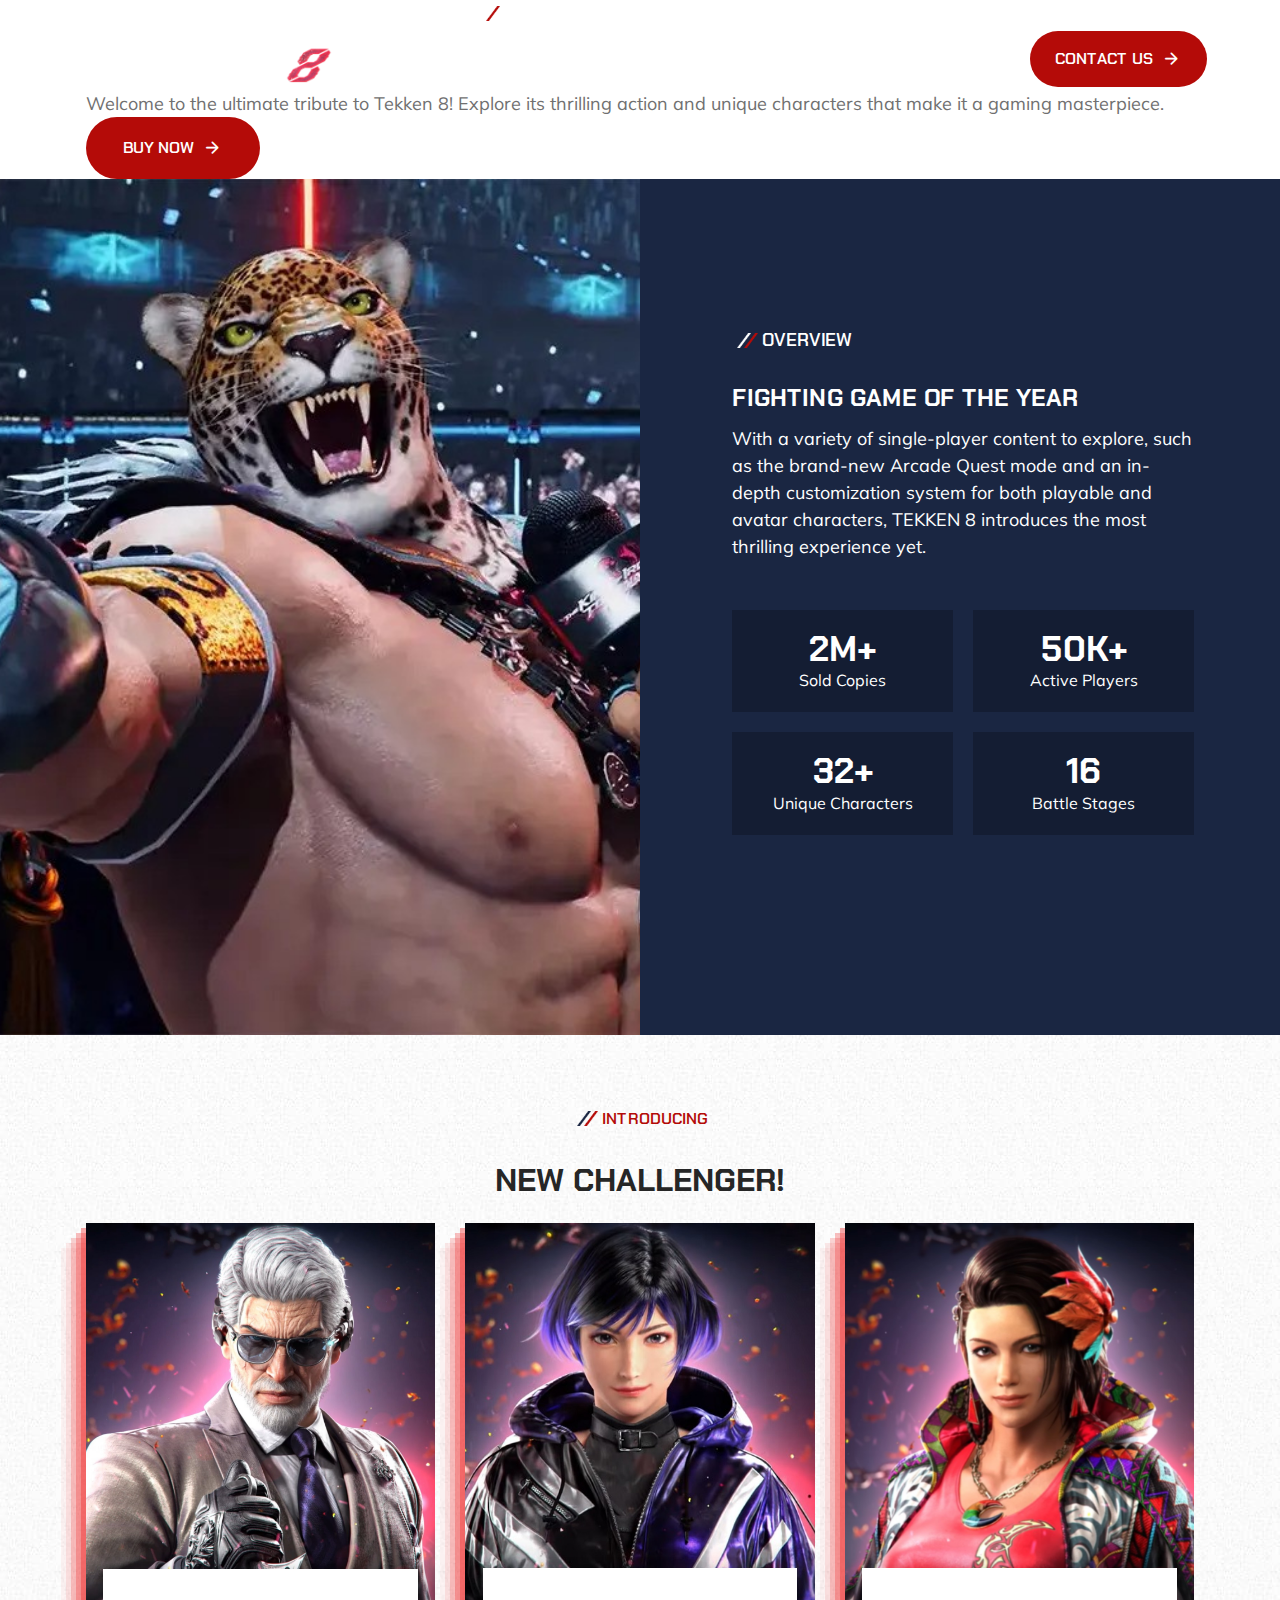
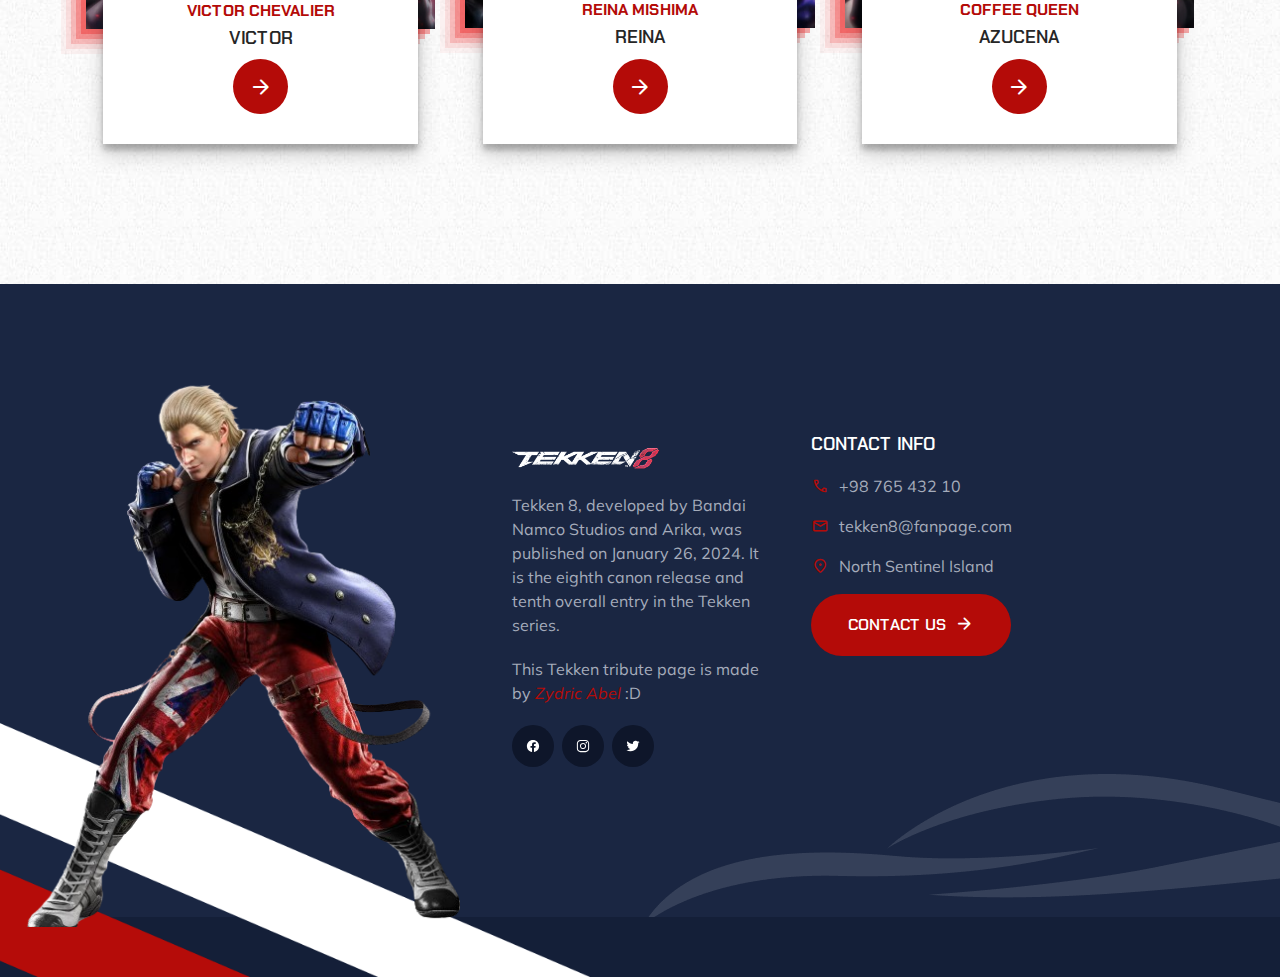
==== index.html @ 7ff722a9 "reverted back to index" ====
<!DOCTYPE html>
<html lang="en">

<head>
  <meta charset="UTF-8">
  <meta http-equiv="X-UA-Compatible" content="IE=edge">
  <meta name="viewport" content="width=device-width, initial-scale=1.0">
  <title>Tekken 8 - Zydric Abel</title>

  <!-- google font link -->
  <link rel="preconnect" href="https://fonts.googleapis.com">
  <link rel="preconnect" href="https://fonts.gstatic.com" crossorigin>
  <link href="https://fonts.googleapis.com/css2?family=Chakra+Petch:wght@400;600;700&family=Mulish&display=swap"rel="stylesheet">

  <!--- material icon link -->
  <link rel="stylesheet" href="https://fonts.googleapis.com/css2?family=Material+Symbols+Rounded:opsz,wght,FILL,GRAD@40,600,0,0" />

  <!--- css -->
  <link rel="stylesheet" href="style.css">

</head>

<body>

  <!--- HEADER -->

  <header class="header">
    <div class="container">
      <a href="index.html" class="logo">
        <img src="images/tekken-logo.png" id="logotekken">
      </a>
      <nav class="navbar">
        <ul class="navbar-list">
          <li>
            <a href="index.html" class="navbar-link">Home</a>
          </li>
          <li>
            <a href="content.html" class="navbar-link">What's New</a>
          </li>
        </ul>
      </nav>
      <a href="contact.html" class="btn">
        <span class="span">Contact Us</span>
        <span class="material-symbols-rounded">arrow_forward</span>
      </a>
    </div>
  </header>

  <main>
      <!--- HOME -->

      <section class="index has-bg-image" style="background-image: url('images/TEKKEN-index.jpg')">
        <div class="container">
          <div class="index-content">
            <p class="section-subtitle :dark">Get ready for the next battle!</p>
            <div class="navbar2-wrapper">
              <nav class="navbar2">
                <ul class="navbar-list2">
                  <li>
                    <a href="index.html" class="navbar-link">Home</a>
                  </li>
                  <li>
                    <a href="content.html" class="navbar-link">What's New</a>
                  </li>
                </ul>
              </nav>
            </div>

            <h1 class="h1 section-title">TEKKEN 8</h1>
            <p class="section-text">
              Welcome to the ultimate tribute to Tekken 8! Explore its thrilling action and unique characters that make it a gaming masterpiece.
            </p>
            <a href="https://en.bandainamcoent.eu/tekken/tekken-8/shop-now" target="_blank" class="btn">
              <span class="span">Buy Now</span>
              <span class="material-symbols-rounded">arrow_forward</span>
            </a>

          </div>
        </div>
      </section>

      <!--- OVERVIEW -->

      <section class="section overview">
        <div class="container">
          <div class="overview-banner">
          </div>
          <div class="overview-content">
            <p class="overview-subtitle section-subtitle :dark">Overview</p>
            <h2 class="h2 section-title">FIGHTING GAME OF THE YEAR</h2>
            <p class="section-text">
              With a variety of single-player content to explore, such as the brand-new Arcade Quest mode and an in-depth customization system for both playable and avatar characters, TEKKEN 8 introduces the most thrilling experience yet.
            </p>
            <ul class="overview-list">
              <li class="overview-item">
                <p>
                  <strong class="display-1 strong">2M+</strong> Sold Copies
                </p>
              </li>
              <li class="overview-item">
                <p>
                  <strong class="display-1 strong"> 50K+</strong> Active Players
                </p>
              </li>
              <li class="overview-item">
                <p>
                  <strong class="display-1 strong">32+</strong> Unique Characters
                </p>
              </li>
              <li class="overview-item">
                <p>
                  <strong class="display-1 strong">16</strong> Battle Stages
                </p>
              </li>
            </ul>
          </div>
        </div>
      </section>

      <!-- CHARACTERS -->

      <section class="section character"  style="background-image: url('images/content-bg.jpg')">
        <div class="container">
          <p class="section-subtitle :light" id="character-label">Introducing</p>
          <h2 class="h2 section-title">New Challenger!</h2>

          <ul class="has-scrollbar">

            <li class="scrollbar-item">
              <div class="character-card">
                <div class="card-banner img-holder" style="--width: 350; --height: 406;">
                  <img src="images/victor.jpg" 
                    class="img-cover">
                </div>
                <div class="card-content">
                  <p class="card-subtitle">Victor Chevalier</p>
                  <h3 class="h3 card-title">Victor</h3>
                  <a href="https://www.youtube.com/watch?v=cIDK50IaVpg" target="_blank" class="card-btn">
                    <span class="material-symbols-rounded">arrow_forward</span>
                  </a>
                </div>
              </div>
            </li>

            <li class="scrollbar-item">
              <div class="character-card">
                <div class="card-banner img-holder" style="--width: 350; --height: 406;">
                  <img src="images/reina.jpg" class="img-cover reina">
                </div>
                <div class="card-content">
                  <p class="card-subtitle">Reina Mishima</p>
                  <h3 class="h3 card-title">Reina</h3>
                  <a href="https://www.youtube.com/watch?v=PsCpewoF2E4" target="_blank" class="card-btn">
                    <span class="material-symbols-rounded">arrow_forward</span>
                  </a>
                </div>
              </div>
            </li>

            <li class="scrollbar-item">
              <div class="character-card">
                <div class="card-banner img-holder" style="--width: 350; --height: 406;">
                  <img src="images/azucena.png" class="img-cover">
                </div>
                <div class="card-content">
                  <p class="card-subtitle">Coffee Queen</p>
                  <h3 class="h3 card-title">Azucena</h3>
                  <a href="https://www.youtube.com/watch?v=iILoqJlCa2s" target="_blank" class="card-btn">
                    <span class="material-symbols-rounded">arrow_forward</span>
                  </a>
                </div>
              </div>
            </li>

          </ul>

        </div>
      </section>
  </main>

  <!--- FOOTER -->

  <footer class="footer">

    <div class="footer-top section">
      <div class="container footer-content">
        <div class="footer-brand">
          <a href="index.html" class="logo footer-logo">
            <img src="images/tekken-logo.png">
          </a>

          <p class="footer-text">
            Tekken 8, developed by Bandai Namco Studios and Arika, was published on January 26, 2024. It is the eighth canon release and tenth overall entry in the Tekken series.
          </p>

          <p class="footer-text">This Tekken tribute page is made by <span class="zydric"><em>Zydric Abel</em></span> :D</p>

          <ul class="social-list">
            <li>
              <a href="https://www.facebook.com/tekken/?brand_redir=1743073785910199" target="_blank" class="social-link">
                <img src="svg/facebook.svg" alt="facebook">
              </a>
            </li>

            <li>
              <a href="https://www.instagram.com/tekken/?hl=en" target="_blank" class="social-link">
                <img src="svg/instagram.svg" alt="instagram">
              </a>
            </li>

            <li>
              <a href="https://twitter.com/TEKKEN" target="_blank" class="social-link">
                <img src="svg/twitter.svg" alt="twitter">
              </a>
            </li>
          </ul>
        </div>

        <ul class="footer-list">
          <li>
            <p class="h3">Contact Info</p>
          </li>

          <li>
            <a href="tel:+9876543210" class="footer-link">
              <span class="material-symbols-rounded">call</span>

              <span class="span">+98 765 432 10</span>
            </a>
          </li>

          <li>
            <a href="mailto:info@autofix.com" class="footer-link">
              <span class="material-symbols-rounded">mail</span>

              <span class="span">tekken8@fanpage.com</span>
            </a>
          </li>

          <li>
            <p class="footer-link address">
              <span class="material-symbols-rounded">location_on</span>
              <span class="span">North Sentinel Island</span>
            </p>
          </li>

          <div class="footer-contact-btn">
            <a href="contact.html" class="btn">
              <span class="span">Contact Us</span>
              <span class="material-symbols-rounded">arrow_forward</span>
            </a>
          </div>

        </ul>
      </div>

      <img src="images/footer-shape-2.png" class="shape shape-2">

    </div>

    <div class="footer-bottom">
      <div class="container">
        <img src="images/footer-shape-1.png" class="shape shape-1">
        <img src="images/steve.png" class="shape steve">
      </div>
    </div>

  </footer>
</body>
</html>
---- style.css ----
*,
*::before,
*::after {
  margin: 0;
  padding: 0;
  box-sizing: border-box;
}

li { list-style: none; }

a,
img,
span,
button { display: block; }

a {
  color: inherit;
  text-decoration: none;
}

img { height: auto; }

button {
  background: none;
  border: none;
  font: inherit;
  cursor: pointer;
}

html {
  font-family: 'Mulish', sans-serif;
  font-size: 10px;
  scroll-behavior: smooth;
}

body {
  background-color: hsl(0, 0%, 100%);
  color: hsl(0, 0%, 44%);
  font-size: 1.6rem;
  line-height: 1.5;
}

/* ------------------------ */

.container { 
  padding-inline: 16px; 
}

.material-symbols-rounded {
  font-size: 1em;
  width: 1em;
  overflow: hidden;
}

.has-bg-image {
  background-repeat: no-repeat;
  background-size: cover;
  background-position: right;
}

.overview-subtitle {
  margin-top: -100px;
}

.content-subtitle {
  margin-top: 100px;
}

.section-subtitle {
  max-width: max-content;
  font-family: 'Chakra Petch', sans-serif;
  font-size: 1.4rem;
  font-weight: 600;
  text-transform: uppercase;
  margin-block-end: 30px;
  margin-inline: auto;
}

.section-subtitle::before {
  content: "";
  display: inline-block;
  height: 15px;
  width: 30px;
  margin-block-end: -2px;
  background-repeat: no-repeat;
  background-size: contain;
  background-position: center;
}

.section-subtitle.\:dark { 
  color:hsl(0, 0%, 100%); 
}

.section-subtitle.\:dark::before { 
  background-image: url('/images/text-bars-light.png');
}

.section-subtitle.\:light { 
  color: hsl(1, 91%, 37%);
}

.section-subtitle.\:light::before { 
  background-image: url('images/text-bars-dark.png'); 
}

.section-title { 
  text-align: center; 
}

.h1,
.h2,
.h3,
.display-1 {
  font-family: 'Chakra Petch', sans-serif;
  font-weight: 700;
  text-transform: uppercase;
}

.display-1 { font-size: 3.5rem; }

.h1 {
  color:  hsl(0, 0%, 100%);
  font-size: 3rem;
  line-height: 1.1;
  letter-spacing: 1px;
}

.h2,
.h3 {
  color: hsl(0, 0%, 15%);
  font-weight: 600;
  line-height: 1.2;
}

.h2 { font-size: 2.4rem; }

.h3 { font-size: 1.8rem; }

.btn {
  background-color: hsl(1, 91%, 37%);
  color:  hsl(0, 0%, 100%);
  max-width: max-content;
  font-family: 'Chakra Petch', sans-serif;
  font-weight: 600;
  text-transform: uppercase;
  display: flex;
  align-items: center;
  gap: 8px;
  padding: 12px 20px;
  border: 1px solid transparent;
  border-radius: 100px;
  transition: 0.25s ease;
}

.btn:is(:hover, :focus-visible) {
  transform: translateY(-5px);
  background-color: hsl(222, 50%, 11%);
  border-color:  hsl(0, 0%, 100%);
}

.section { 
  padding-block: 200px; 
}

.btn-link {
  font-family: 'Chakra Petch', sans-serif;
  text-transform: uppercase;
  color: hsl(1, 91%, 37%);
  font-weight: 700;
}

.img-holder {
  aspect-ratio: 350 / 406;
  background-color: hsl(0, 0%, 80%);
  overflow: hidden;
  box-shadow: rgba(240, 46, 46, 0.4) -5px 5px, rgba(240, 46, 46, 0.3)-10px 10px, rgba(240, 46, 46, 0.2) -15px 15px, rgba(240, 46, 46, 0.1) -20px 20px, rgba(240, 46, 46, 0.05) -25px 25px;
}

.img-cover {
  width: 100%;
  height: 100%;
  object-fit: cover;
}

.has-scrollbar {
  display: flex;
  align-items: center;
  gap: 30px;
  overflow-x: auto;
  scroll-snap-type: inline mandatory;
  padding-block-end: 20px;
}

.scrollbar-item {
  min-width: 100%;
  scroll-snap-align: start;
}

/* ---- HEADER ---- */

.content-header {
  background-color: hsl(0, 0%, 15%);
}

.header .btn { 
  display: none; 
}

.header {
  position: absolute;
  top: 0;
  left: 0;
  width: 100%;
  padding: 40px 15px;
  padding-inline-start: 40px;
  z-index: 4;
}

.header .container {
  display: flex;
  justify-content: space-between;
  align-items: center;
}

#logotekken {
  max-width: none;
  max-height: none; 
  width: 250px; 
  height: auto; 
}

.logo img { 
  width: 100px; 
  transform: translateX(4em);
}

.nav-toggle-icon {
  width: 30px;
  height: 2px;
  background-color:  hsl(0, 0%, 100%);
  transition: 0.25s ease;
}

.nav-toggle-icon:not(:last-child) { 
  margin-block-end: 7px; 
}

.nav-toggle-btn.active .icon-2 {
  opacity: 1;
  transform: translateX(-10px);
}

.nav-toggle-btn.active .icon-1 { 
  transform: rotate(45deg) translate(8px, 8px); 
}

.nav-toggle-btn.active .icon-3 { 
  transform: rotate(-45deg) translate(4px, -4px); 
}

.navbar {
  position: absolute;
  top: calc(100% + 30px); 
  right: 30px;
  background-color: hsl(1, 91%, 37%);
  min-width: max-content;
  width: 30%;
  transform: translateY(20px);
  opacity: 0;
  visibility: hidden;
  z-index: 2;
}

.navbar.active {
  transform: translateY(0);
  opacity: 1;
  visibility: visible;
  transition-duration: 0.5s;
}

.navbar-link {
  font-family: 'Chakra Petch', sans-serif;
  font-size: 1.4rem;
  text-transform: uppercase;
  color: hsl(0, 0%, 100%);
  padding: 10px 20px;
  transition: 0.25s ease;
}

.navbar-link:is(:hover, :focus-visible) {
  background-color:  hsl(0, 0%, 100%);
  color: hsl(1, 91%, 37%);
}


/* ---- HOME ---- */

.home {
  position: relative;
  padding-block-start: calc(60px + 70px);
  text-align: center;
  z-index: 1;
  overflow: hidden;
}

.home .container {
  display: grid;
  gap: 30px;
}

.home .section-subtitle { 
  text-transform: unset; 
}

.home .section-text {
  color: hsl(0, 0%, 100%);
  margin-block: 14px 18px;
}

.home .btn { 
  margin-inline: auto; 
}

.home-banner { 
  aspect-ratio: 350 / 406; 
}

.home-banner img {
  position: absolute;
  bottom: 0;
  right: 0;
  width: 90%;
  z-index: -1;
}


/* ---- CONTENT ---- */

.content-banner { 
  display: none; 
}

.content { 
  margin-top: -8em;
  text-align: center;
  margin-bottom: -3em; 
}

.content-list {
  gap: 0;
  margin-block-end: 40px;
}

.content-card .card-icon {
  max-width: max-content;
  margin-inline: auto;
  margin-block-end: 24px;
}

.content-card .card-text {
  line-height: 1.2;
  margin-block: 8px;
}

.content .btn { 
  margin-inline: auto; 
}

/* ---- OVERVIEW ---- */


.overview {
  background-color: hsl(222, 44%, 18%);
  color:  hsl(0, 0%, 100%);
  text-align: center;
}

.overview .container {
  display: grid;
  gap: 5em;
}

.overview .section-title { 
  color: hsl(0, 0%, 100%); 
}

.overview .section-text:nth-child(3) { 
  margin-block: 12px 8px; 
}

.overview-list {
  display: grid;
  gap: 25px;
  margin-block-start: 50px;
}

.overview-item {
  background-color: hsl(222, 44%, 14%);
  padding: 40px 20px;
  transition: 0.25s ease;
}

.overview-item:hover {
  background-color: hsl(1, 91%, 37%);
  transform: translateY(-8px);
}

.overview-item .strong {
  display: block;
  line-height: 1.1;
}

/* ---- CHARACTERS ---- */

.character .container { 
  margin-top: -8em;
  margin-bottom: -5em;
}

.character .section-subtitle {
  font-size: 1em;
}

.character .h2 {
  font-size: 2em;
}

.character .section-title { 
  margin-block-end: 24px; 
}

.character-card { 
  position: relative; 
}

.character-card .card-content {
  background-color: hsl(0, 0%, 100%);
  max-width: 90%;
  padding: 30px 10px;
  margin-block-start: -60px;
  margin-inline: auto;
  position: relative;
  text-align: center;
  box-shadow: 0px 0px 100px 0px hsl(216, 9%, 90%);
  box-shadow: rgba(0, 0, 0, 0.19) 0px 10px 20px, rgba(0, 0, 0, 0.23) 0px 6px 6px;
}

.character-card .card-subtitle {
  font-family: 'Chakra Petch', sans-serif;
  text-transform: uppercase;
  color: hsl(1, 91%, 37%);
  font-weight: 700;
  margin-block-end: 5px;
}

.character-card .card-title { 
  margin-block-end: 10px; 
}

.character-card .card-btn {
  background-color: hsl(1, 91%, 37%);
  color:  hsl(0, 0%, 100%);
  font-size: 2rem;
  margin-inline: auto;
  width: 38px;
  height: 38px;
  display: grid;
  place-items: center;
  border-radius: 50%;
}

.character-card .card-btn:hover {
    transform: translateY(-5px);
    background-color: hsl(222, 50%, 11%);
    border-color:  hsl(0, 0%, 100%);
    transition: 0.25s ease;
}


/* ---- FOOTER ---- */

.footer-contact-btn {
  margin-top: 1em;
}

.footer-logo img{
  transform: translateX(-0.1em);
  width: 150px;
}

.footer { 
  color: hsl(222, 14%, 69%); 
}

.footer .shape { 
  display: none; 
}

.footer-top { 
  background-color: hsl(222, 44%, 18%);
}

.footer-top .container {
  display: grid;
  gap: 40px;
}

.footer-text { 
  margin-block: 18px 20px; 
}

.social-list {
  display: flex;
  gap: 8px;
}

.social-link {
  background-color: hsl(222, 50%, 11%);
  padding: 14px;
  border-radius: 50%;
  transition: 0.25s ease;
}

.social-link:is(:hover, :focus-visible) {
  background-color: hsl(1, 91%, 37%);
  transform: translateY(-5px);
}

.footer .h3 {
  color:  hsl(0, 0%, 100%);
  margin-block-end: 18px;
}

.footer-list .p {
  color:  hsl(0, 0%, 100%);
  font-weight: 400;
  margin-block-end: 7px;
}

.footer-list li:not(:first-child) { 
  margin-block-start: 16px; 
}

.footer-link {
  display: flex;
  align-items: center;
  gap: 10px;
}

.footer-link:is(:hover, :focus-visible) { 
  color: hsl(1, 91%, 37%); 
}

.footer-link .material-symbols-rounded {
  flex-shrink: 0;
  font-size: 1.8rem;
  color: hsl(1, 91%, 37%);
}

.footer-bottom {
  background-color: hsl(222, 47%, 15%);
  padding-block: 20px;
}

.footer .zydric {
  display: inline;
  color: hsl(1, 91%, 37%);
}

/* ---- RESPONSIVE ---- */


@media (min-width: 575px) {

  .container {
    max-width: 540px;
    width: 100%;
    margin-inline: auto;
  }

  .section-subtitle { 
    font-size: 1.6rem; 
  }

  .h2 {
    font-weight: 700; 
  }

  .logo img {
    transform: translateX(7em);
  }

  /* ---- HOME ---- */

  .home .container { 
    max-width: unset; 
  }

  .home-content {
    max-width: 520px;
    margin-inline: auto;
  }

  .home .section-text { 
    font-size: 1.8rem; 
  }

  /* ---- CONTENT ---- */

  .content .section-title { 
    margin-block-end: 30px; 
  }

  .content-list {
    display: grid;
    grid-template-columns: 1fr 1fr;
    gap: 30px;
    margin-block-end: 30px;
  }

  /* ---- OVERVIEW ---- */

  .overview-list {
    grid-template-columns: 1fr 1fr;
    gap: 20px;
  }

  .overview-item { 
    padding-block: 20px; 
  }

  /* ---- CHARACTERS ---- */

  .scrollbar-item { 
    min-width: calc(50% - 15px); 
  }

  /* ---- FOOTER ---- */

  .footer-logo img{
    transform: translateX(-0.2em);
    width: 150px;
  }

  .footer-top {
    position: relative;
    overflow: hidden;
  }

  .footer-top .container { 
    grid-template-columns: 1fr 1fr; 
  }

  .footer .shape-2 {
    display: block;
    position: absolute;
    bottom: -30px;
    right: 0;
  }

}

@media (min-width: 768px) {

  .container,
  .home-content { 
    max-width: 720px; 
  }

  .btn { 
    padding: 16px 32px; 
  }

  .section-subtitle { 
    font-size: 1.8rem; 
  }

  .section-title:not(.h1) {
    max-width: 500px;
    margin-inline: auto;
  }

  .logo img {
    transform: translateX(13em);
  }

  /* ---- HOME ---- */

  .home { 
    padding-block: 120px; 
  }

  .home .section-text { 
    margin-block-end: 30px; 
  }

  /* ---- CONTENT ---- */

  .content-banner {
    display: block;
    position: relative;
  }

  .content-list { 
    grid-template-columns: repeat(3, 1fr); 
  }

  .content-banner img {
    position: absolute;
    top: 0;
    left: -25%;
    margin-block-start: 15%;
    width: 150%;
    transform-origin: top;
  }

  /* ---- OVERVIEW ---- */

  .overview-banner { 
    max-width: max-content; 
  }

  .overview-banner,
  .overview .section-text { 
    margin-inline: auto; 
  }

  .overview .section-text { 
    max-width: 520px; 
  }

  .footer-logo img{
    transform: translateX(-0.1em);
    width: 150px;
  }

  .footer-top .container { 
    grid-template-columns: 1fr 0.9fr 0.9fr; 
  }

}

@media (max-width: 991px ) {
  .navbar2 {
    position: absolute;
    top: calc(100% + 30px);
    right: 30px;
    background-color: hsl(1, 91%, 37%);
    min-width: max-content;
    width: 30%;
    transform: translateY(20px);
    opacity: 0;
    visibility: hidden;
    z-index: 2;
  }
  
  .navbar2.active {
    transform: translateY(0);
    opacity: 1;
    visibility: visible;
    transition-duration: 0.5s;
  }
  
  .navbar-link2 {
    font-family: 'Chakra Petch', sans-serif;
    font-size: 1.4rem;
    text-transform: uppercase;
    color:  hsl(0, 0%, 100%);
    padding: 10px 20px;
    transition: 0.25s ease;
  }
  
  .navbar-link2:is(:hover, :focus-visible) {
    background-color:  hsl(0, 0%, 100%);
    color: hsl(1, 91%, 37%);
  }
  
  .navbar2-wrapper {
    display: flex;
    justify-content: center;
    transform: translateY(-1em);
  }

  .header .container {
    display: block;
  }
  .navbar-list2 {
    display: flex;
  }
  .navbar2 {
    position: relative; 
    top: 0;
    left: 0;
    width: 0;
    transform: translateY(0);
    opacity: 1;
    visibility: visible;
  }

}

@media (min-width: 992px) {

  .container { 
    max-width: 960px; 
  }

  .section-text,
  .card-text { 
    font-size: 1.8rem; 
  }

  /* ---- HEADER ---- */

  .navbar2 {
    display: none;
  }

  .nav-toggle-btn { 
    display: none; 
  }

  .header .container { 
    gap: 30px; 
  }

  .navbar,
  .navbar.active {
    all: unset;
    display: block;
    margin-inline-start: auto;
  }

  .navbar-list { 
    display: flex; 
  }

  .navbar-link {
    position: relative;
    font-size: unset;
  }

  .navbar-link:is(:hover, :focus-visible) {
    background: none;
    color:  hsl(0, 0%, 100%);
  }

  .navbar-link::after {
    content: url("images/nav-select.png");
    position: absolute;
    bottom: -8px;
    left: 50%;
    transform: translateX(-50%);
    opacity: 0;
  }

  .navbar-link:is(:hover, :focus-visible)::after { 
    opacity: 1; 
  }

  .header .btn {
    display: flex;
    padding: 12px 24px;
    font-size: 1.4rem;
  }

  .logo img {
    transform: translateX(-1em);
  }

  /* ---- HOME ---- */

  .home {
    text-align: left;
    padding-block-end: 80px;
  }

  .home .container {
    max-width: 960px;
    grid-template-columns: 1fr 1fr;
  }

  .home :is(.section-subtitle, .btn) { 
    margin-inline: 0; 
  }

  .home .section-title { 
    text-align: left; 
  }

  .home-banner img { 
    width: 55%; 
  }

  /* ---- CONTENT ---- */

  .content-card .card-text {
    padding-inline: 25px;
    line-height: 1.45;
    margin-block-end: 15px;
  }

  .content-list li:nth-child(-2n+3) { 
    margin-block-start: 90px; 
  }

  .content-list li:nth-child(4) { 
    margin-inline-end: 60px; 
  }

  .content-list li:nth-child(6) { 
    margin-inline-start: 60px; 
  }

  .content-banner img {
    left: -55%;
    margin-block-start: -30%;
    width: 210%;
  }

  /* ---- OVERVIEW ---- */

   .overview-content {
    margin-top: 3em;
  }

  .overview {
    position: relative;
    z-index: 1;
  }

  .overview,
  .overview .section-title { 
    text-align: left; 
  }

  .overview .container {
    grid-template-columns: 1fr 0.75fr;
    gap: 30px;
  }

  .overview .section-subtitle { 
    margin-inline: 0; 
  }

  .overview-banner,
  .overview-banner { 
    margin-inline: auto 0; 
  }

  .overview-banner { 
    width: 40%; 
  }

  .overview-item { 
    text-align: center; 
  }

  .overview::before {
    content: "";
    position: absolute;
    top: 0;
    left: 0;
    width: 50%;
    height: 100%;
    background-image: url('images/king.jpg');
    background-repeat: no-repeat;
    background-size: cover;
    background-position: 50%;
    z-index: -1;
  }

  /* ---- CHHARACTERS ---- */

  .has-scrollbar { overflow-x: visible; }

  .scrollbar-item { min-width: calc(33.33% - 20px); }

  /* ---- FOOTER ---- */

  .footer-logo img{
    transform: translateX(-0.1em);
    width: 150px;
  }
}

@media (min-width: 1200px) {


  .container,
  .home .container { 
    max-width: 1140px; 
  }

  .btn { 
    padding: 18px 36px; 
  }

  .btn .material-symbols-rounded { 
    font-size: 1.3em; 
  }

  /* ---- HEADER ---- */

  .header { 
    padding-block: 25px; 
  }

  .logo img { 
    width: 128px; 
    transform: translateX(-1em);
  }

  .header .btn {
    font-size: unset;
    padding-block: 15px;
  }

  /* ---- HOME ---- */

  .home { 
    padding-block: 250px 180px; 
  }

  .home .container { 
    grid-template-columns: 1fr 0.9fr; 
  }

  .home .section-text {
    font-size: 2rem;
    padding-inline-end: 120px;
  }

  .home-banner img { 
    width: 70%; 
  }


  /* ---- CONTENT ---- */


  .content .section-title { 
    max-width: 700px; 
  }

  .content-list { 
    margin-block-end: 70px; 
  }

  .content-list li:nth-child(2) .card-text {
    padding-inline: 50px;
  }

  .content-list li:nth-child(-2n+3) {
    margin-block-start: 110px;
  }

  .content-list li:is(:nth-child(1), :nth-child(6)) {
    margin-inline-start: 75px;
  }

  .content-list li:is(:nth-child(3), :nth-child(4)) {
    margin-inline-end: 75px;
  }

  .content-banner img {
    width: max-content;
    left: -70%;
    top: -15%;
  }

  /* ---- CHARACTER ---- */

  .character-card .card-btn {
    font-size: 2.4rem;
    width: 55px;
    height: 55px;
  }

  .overview-content {
    margin-top: 3em;
  }

  .overview::before {
    position: absolute;
    top: 0;
    left: 0;
    width: 50%;
  }

  /* ---- FOOTER ---- */

  .footer-content {
    margin-left: 12em;
  }
  
  .footer-logo img{
    transform: translateX(-0.1em);
    width: 150px;
  }

  .footer-top { 
    padding-block: 150px; 
  }

  .footer-top .container { 
    padding-inline-start: 25%; 
  }

  .footer-bottom {
    position: relative;
    padding-block: 30px;
    z-index: 1;
  }

  .footer :is(.steve, .shape-1) {
    display: block;
    position: absolute;
    bottom: 0;
    width: 50%;
    pointer-events: none;
    z-index: -1;
  }

  .footer .steve { 
    left: 10px; 
    bottom: 50px;
    max-width: none;
    max-height: none; 
    width: 450px; 
    height: auto; 
  }

  .footer .shape-1 { 
    left: -50px; 
  }

}

@media (min-width: 1400px) {

  :is(.header, .home) .container { 
    max-width: 1280px; 
  }

  .section-subtitle::before {
    height: 20px;
    margin-inline-end: 5px;
  }

  /* ---- HEADER ---- */

  .header .btn { 
    padding: 18px 36px; 
  }

  /* ---- HOME ---- */

  .home { 
    padding-block: 280px; 
  }

  .home .section-text { 
    padding-inline-end: 90px; 
  }

  .home-banner img { 
    width: 75%; 
  }

  /* ---- OVERVIEW ---- */

  .overview::before { 
    width: 55%; 
  }

  .overview-banner .w-100 { 
    width: 50%; 
  }

  /* ---- FOOTER ---- */
  
  .footer-top .container { 
    padding-inline-start: 20%; 
  }

}
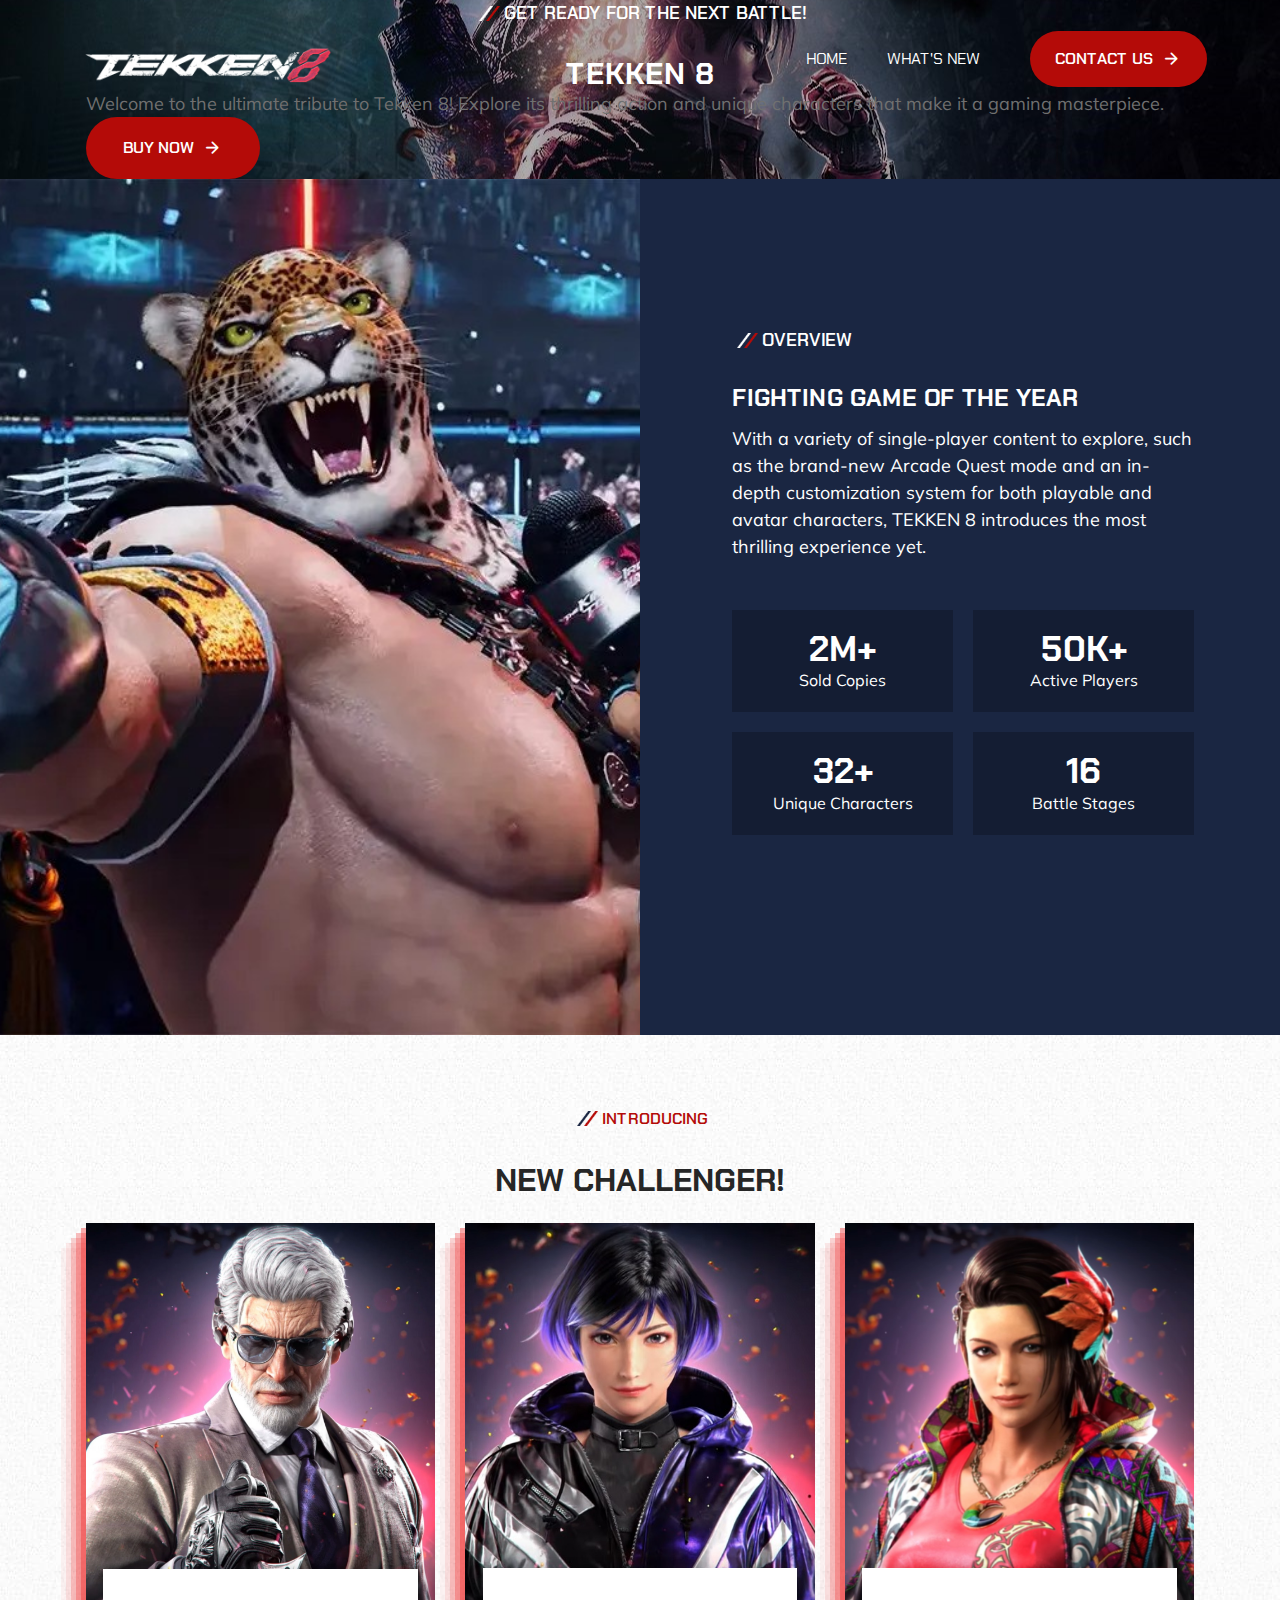
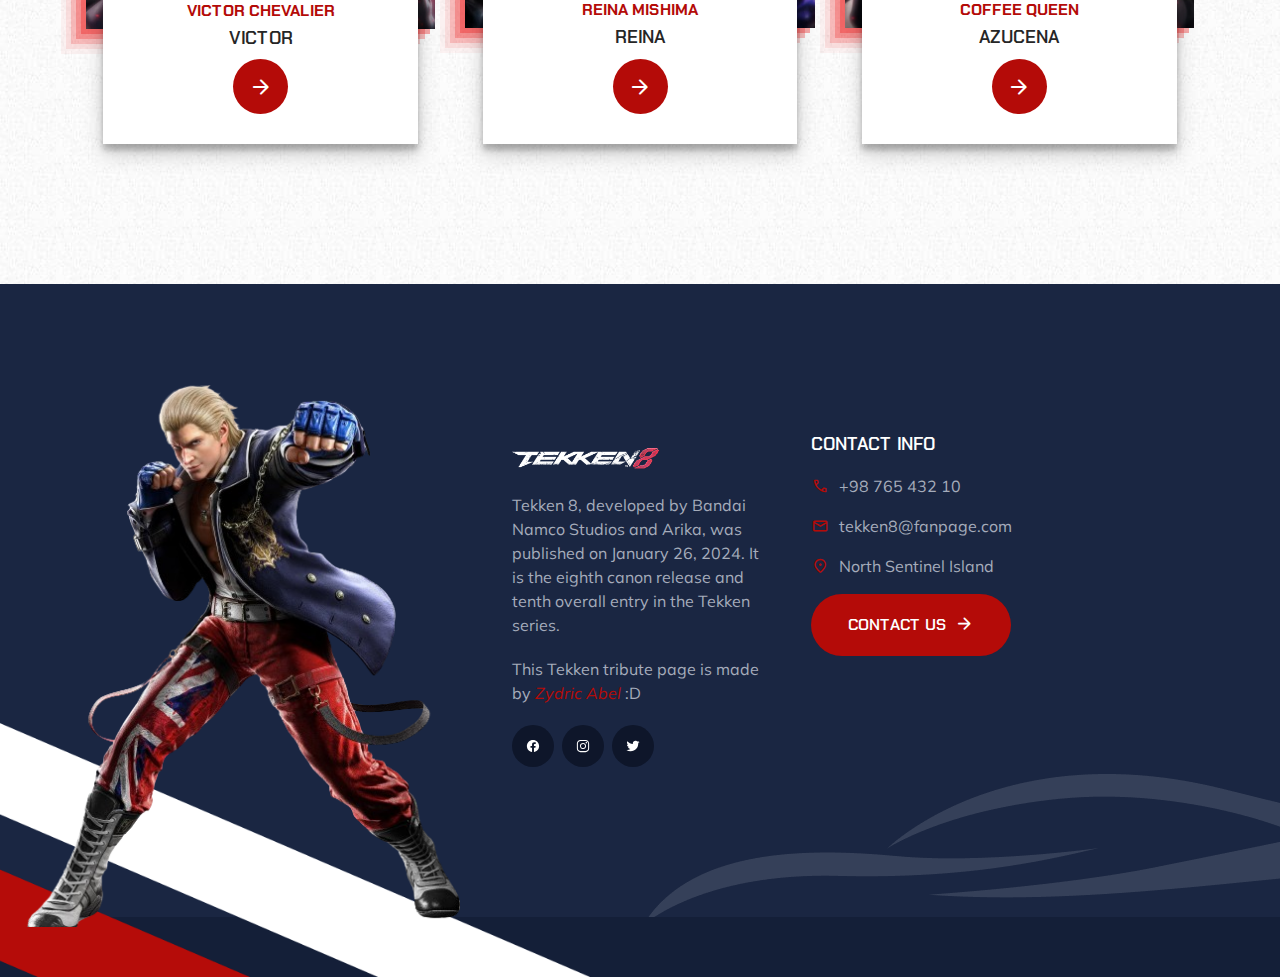
==== commit 39b9c8f4: "updated bg image" ====
--- a/index.html
+++ b/index.html
@@ -49,7 +49,7 @@
   <main>
       <!--- HOME -->
 
-      <section class="index has-bg-image" style="background-image: url('images/TEKKEN-index.jpg')">
+      <section class="index has-bg-image" style="background-image: url('images/TEKKEN-home.jpg')">
         <div class="container">
           <div class="index-content">
             <p class="section-subtitle :dark">Get ready for the next battle!</p>
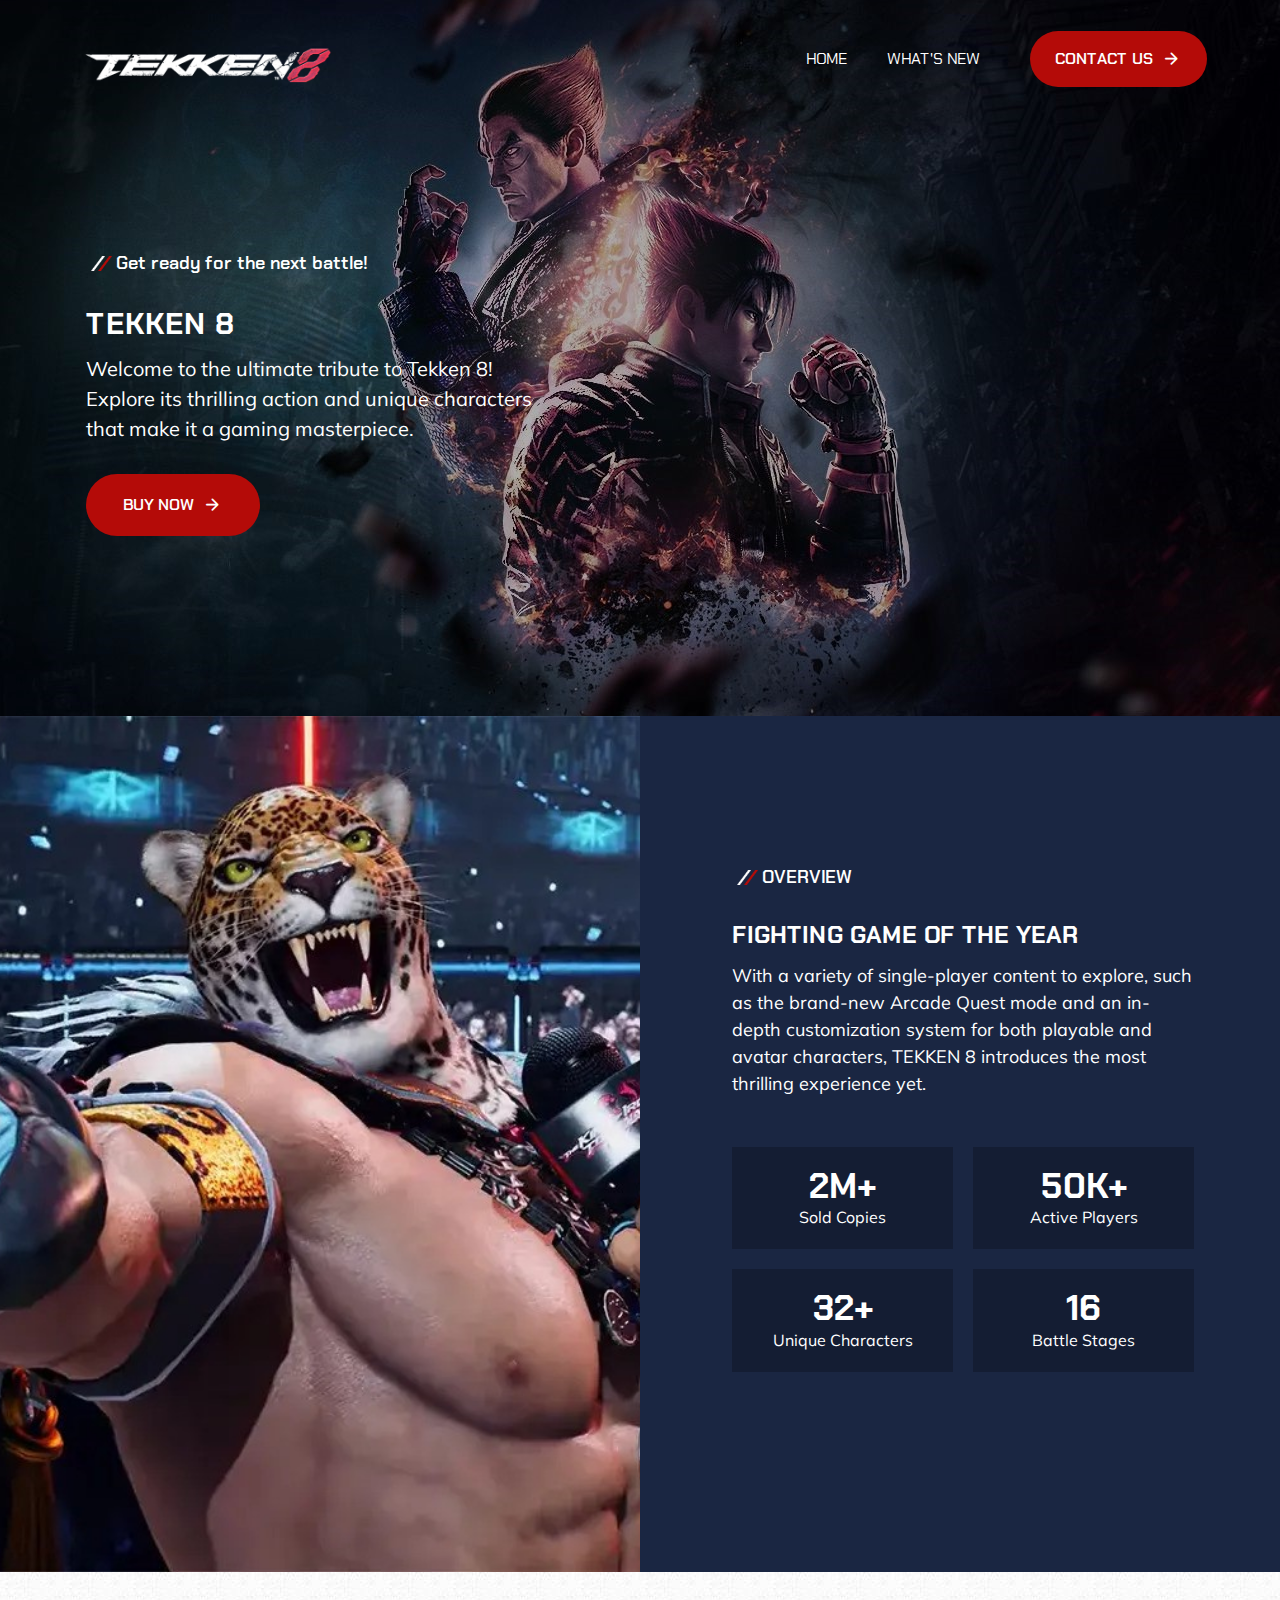
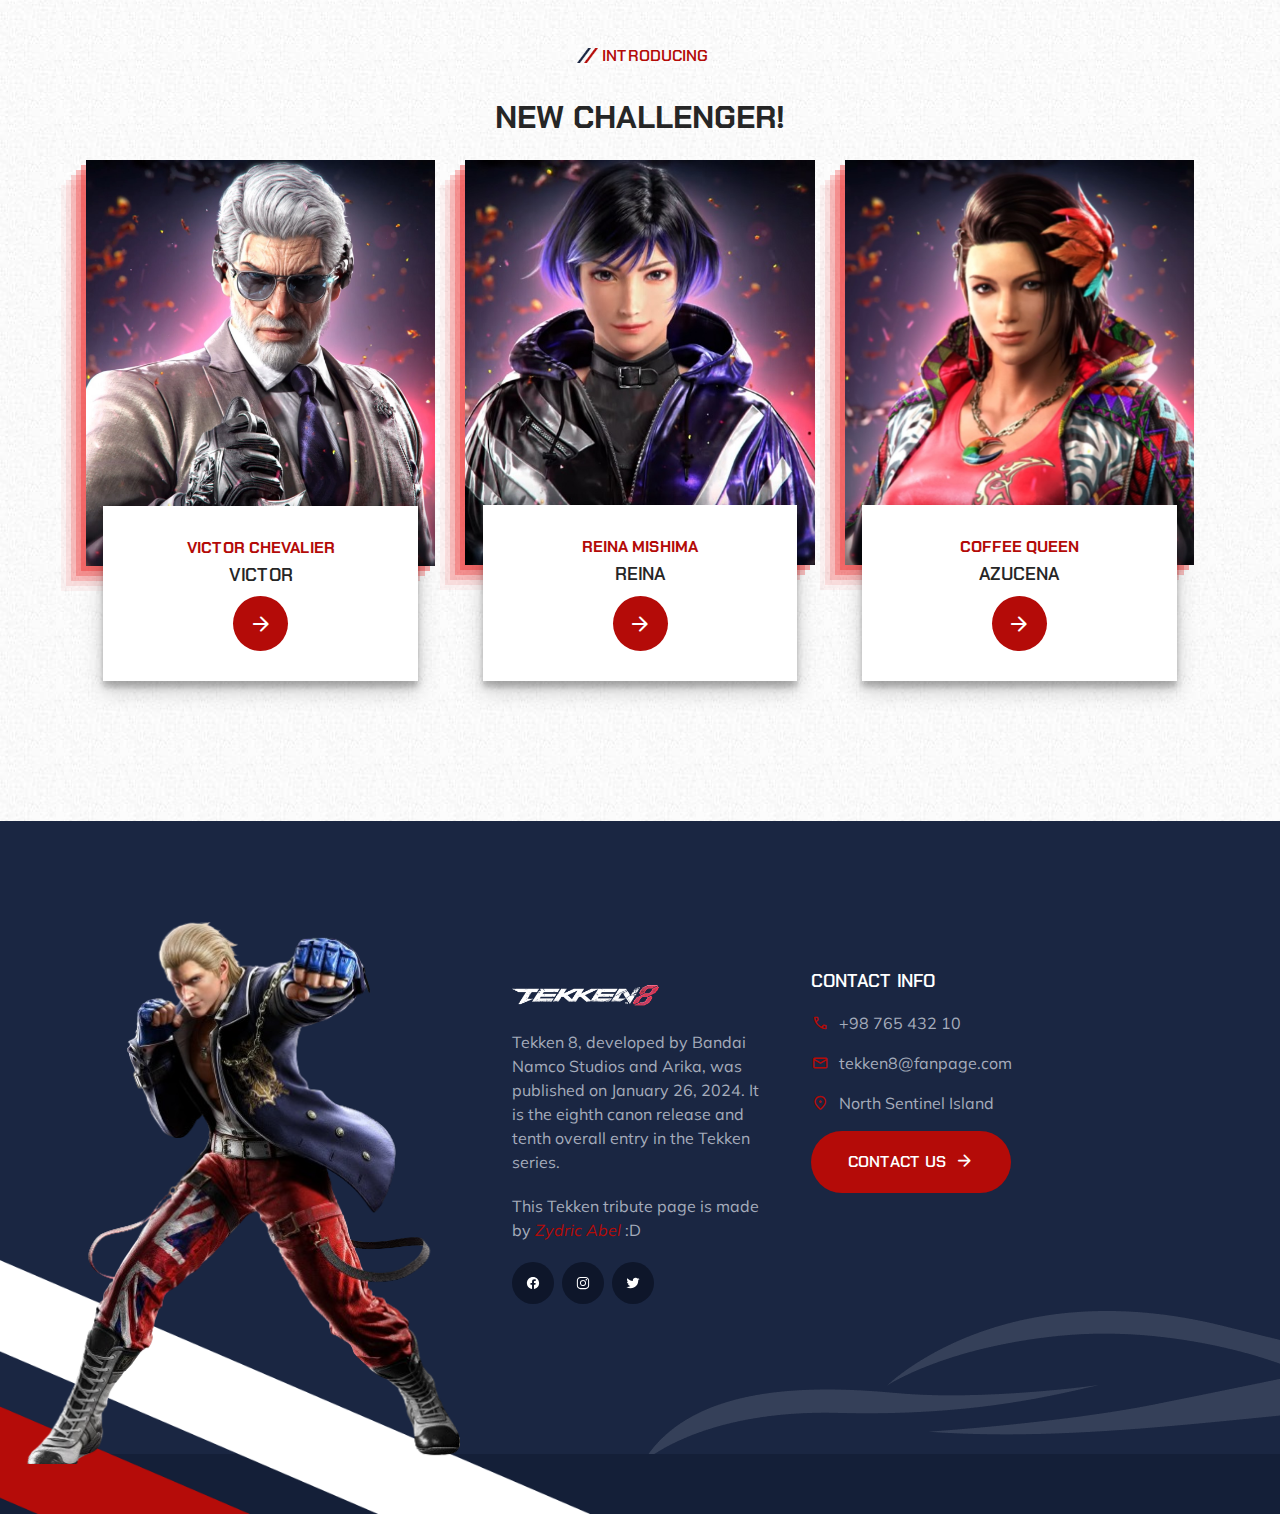
==== commit fcffdf4a: "updated all index classes to home" ====
--- a/index.html
+++ b/index.html
@@ -49,9 +49,9 @@
   <main>
       <!--- HOME -->
 
-      <section class="index has-bg-image" style="background-image: url('images/TEKKEN-home.jpg')">
+      <section class="home has-bg-image" style="background-image: url('images/TEKKEN-home.jpg')">
         <div class="container">
-          <div class="index-content">
+          <div class="home-content">
             <p class="section-subtitle :dark">Get ready for the next battle!</p>
             <div class="navbar2-wrapper">
               <nav class="navbar2">
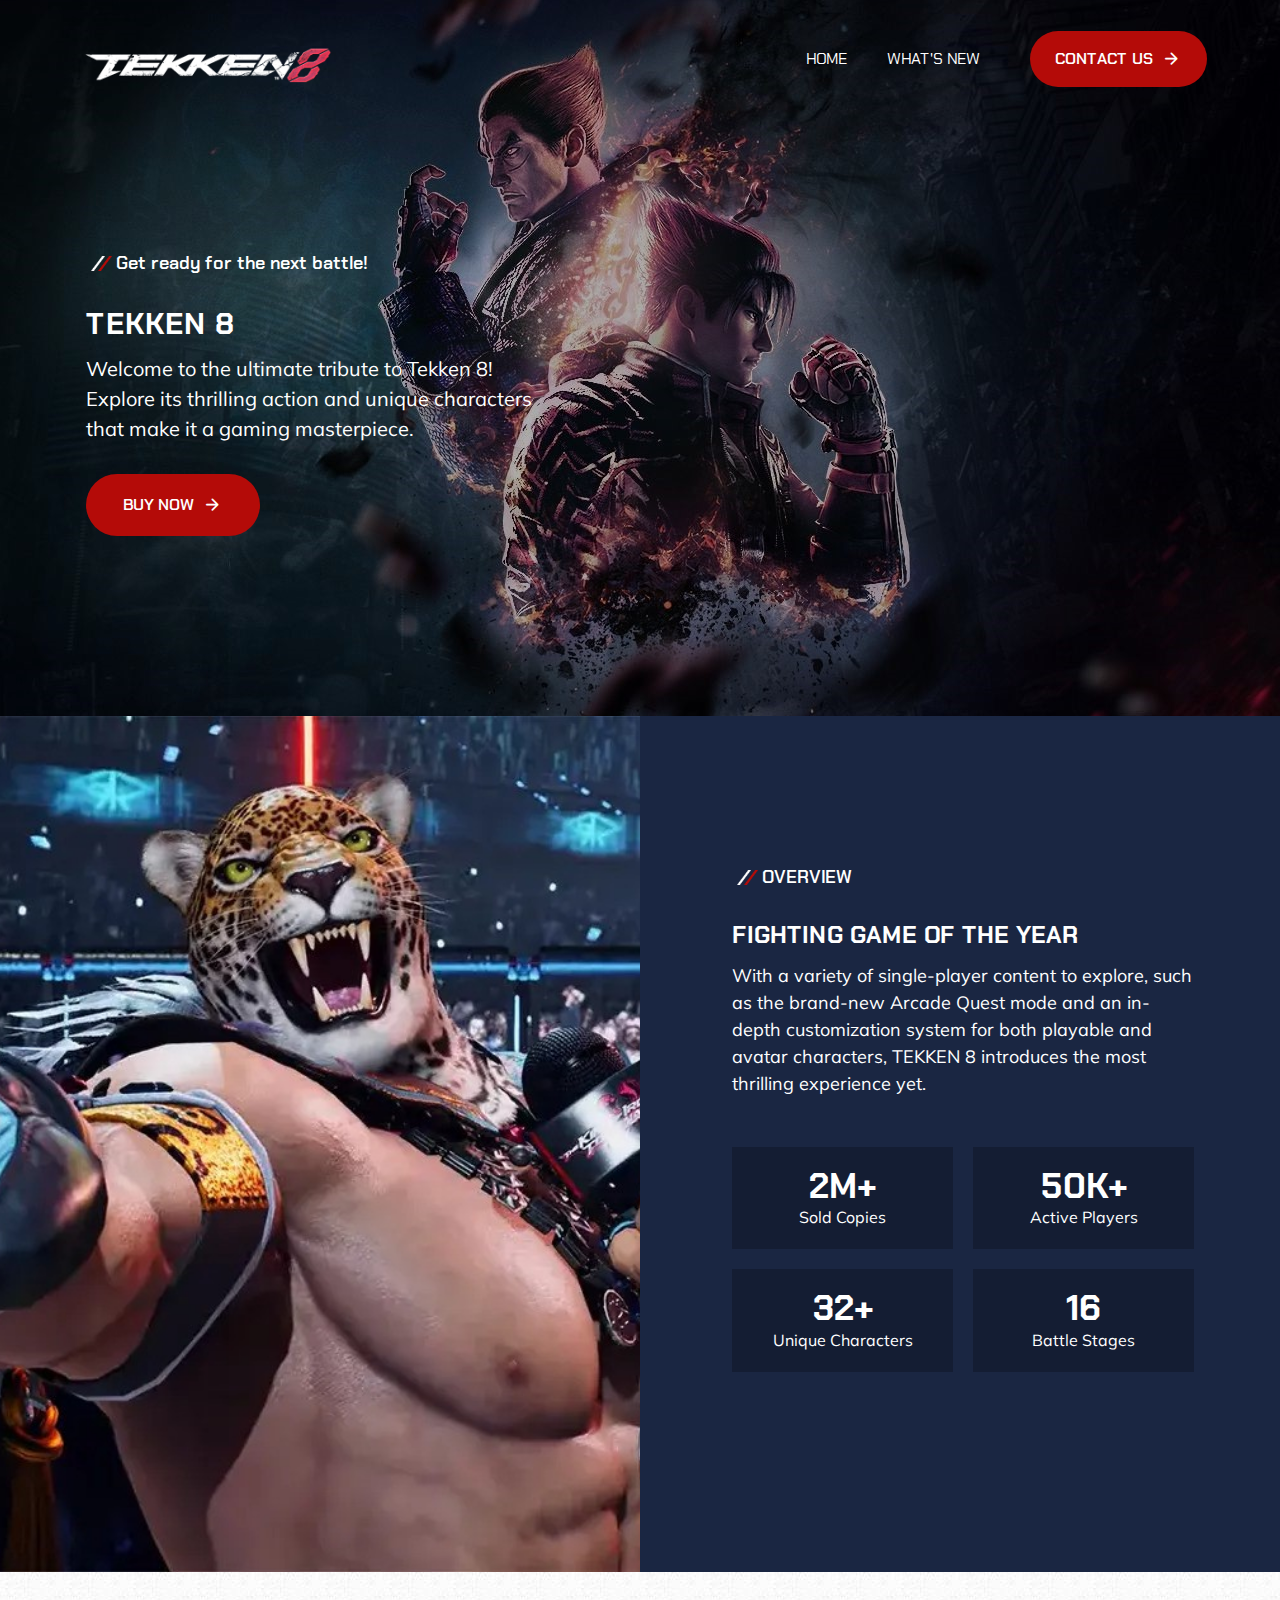
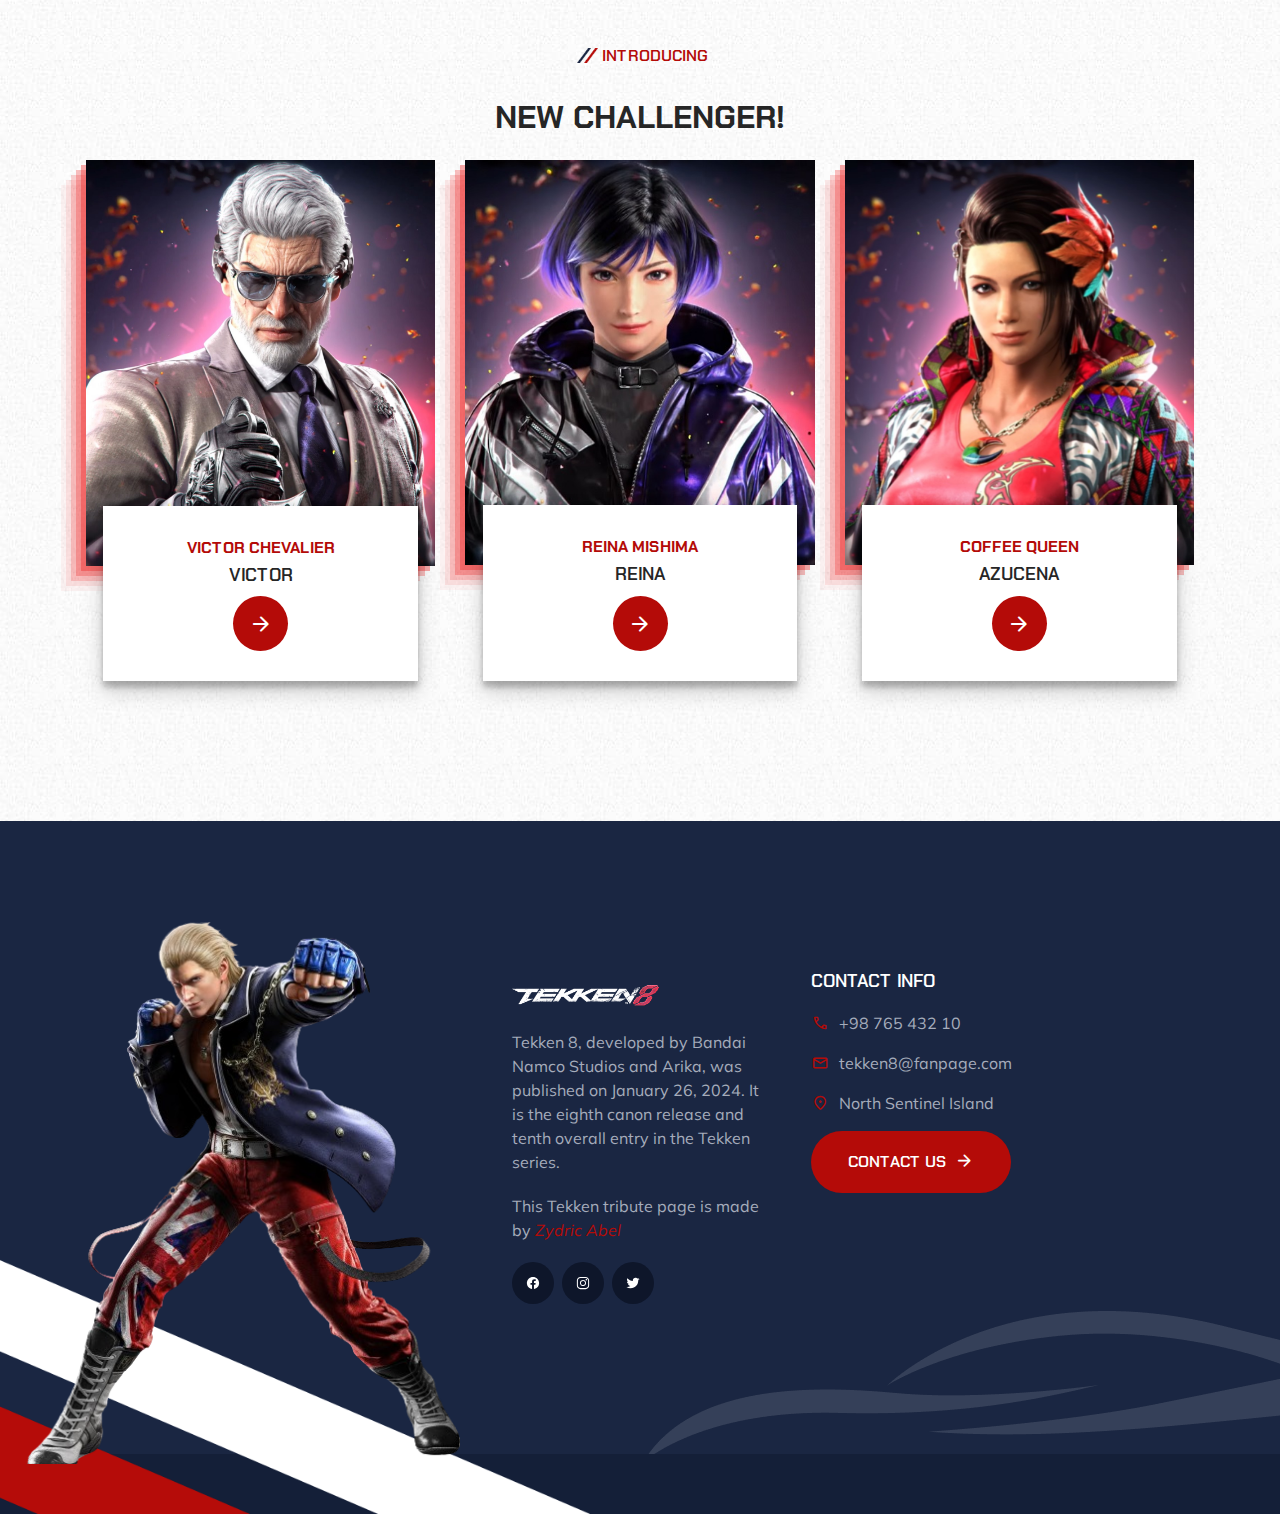
==== commit f73f9f49: "updated all index classes to home" ====
--- a/index.html
+++ b/index.html
@@ -193,7 +193,7 @@
             Tekken 8, developed by Bandai Namco Studios and Arika, was published on January 26, 2024. It is the eighth canon release and tenth overall entry in the Tekken series.
           </p>
 
-          <p class="footer-text">This Tekken tribute page is made by <span class="zydric"><em>Zydric Abel</em></span> :D</p>
+          <p class="footer-text">This Tekken tribute page is made by <span class="zydric"><em>Zydric Abel</em></span></p>
 
           <ul class="social-list">
             <li>
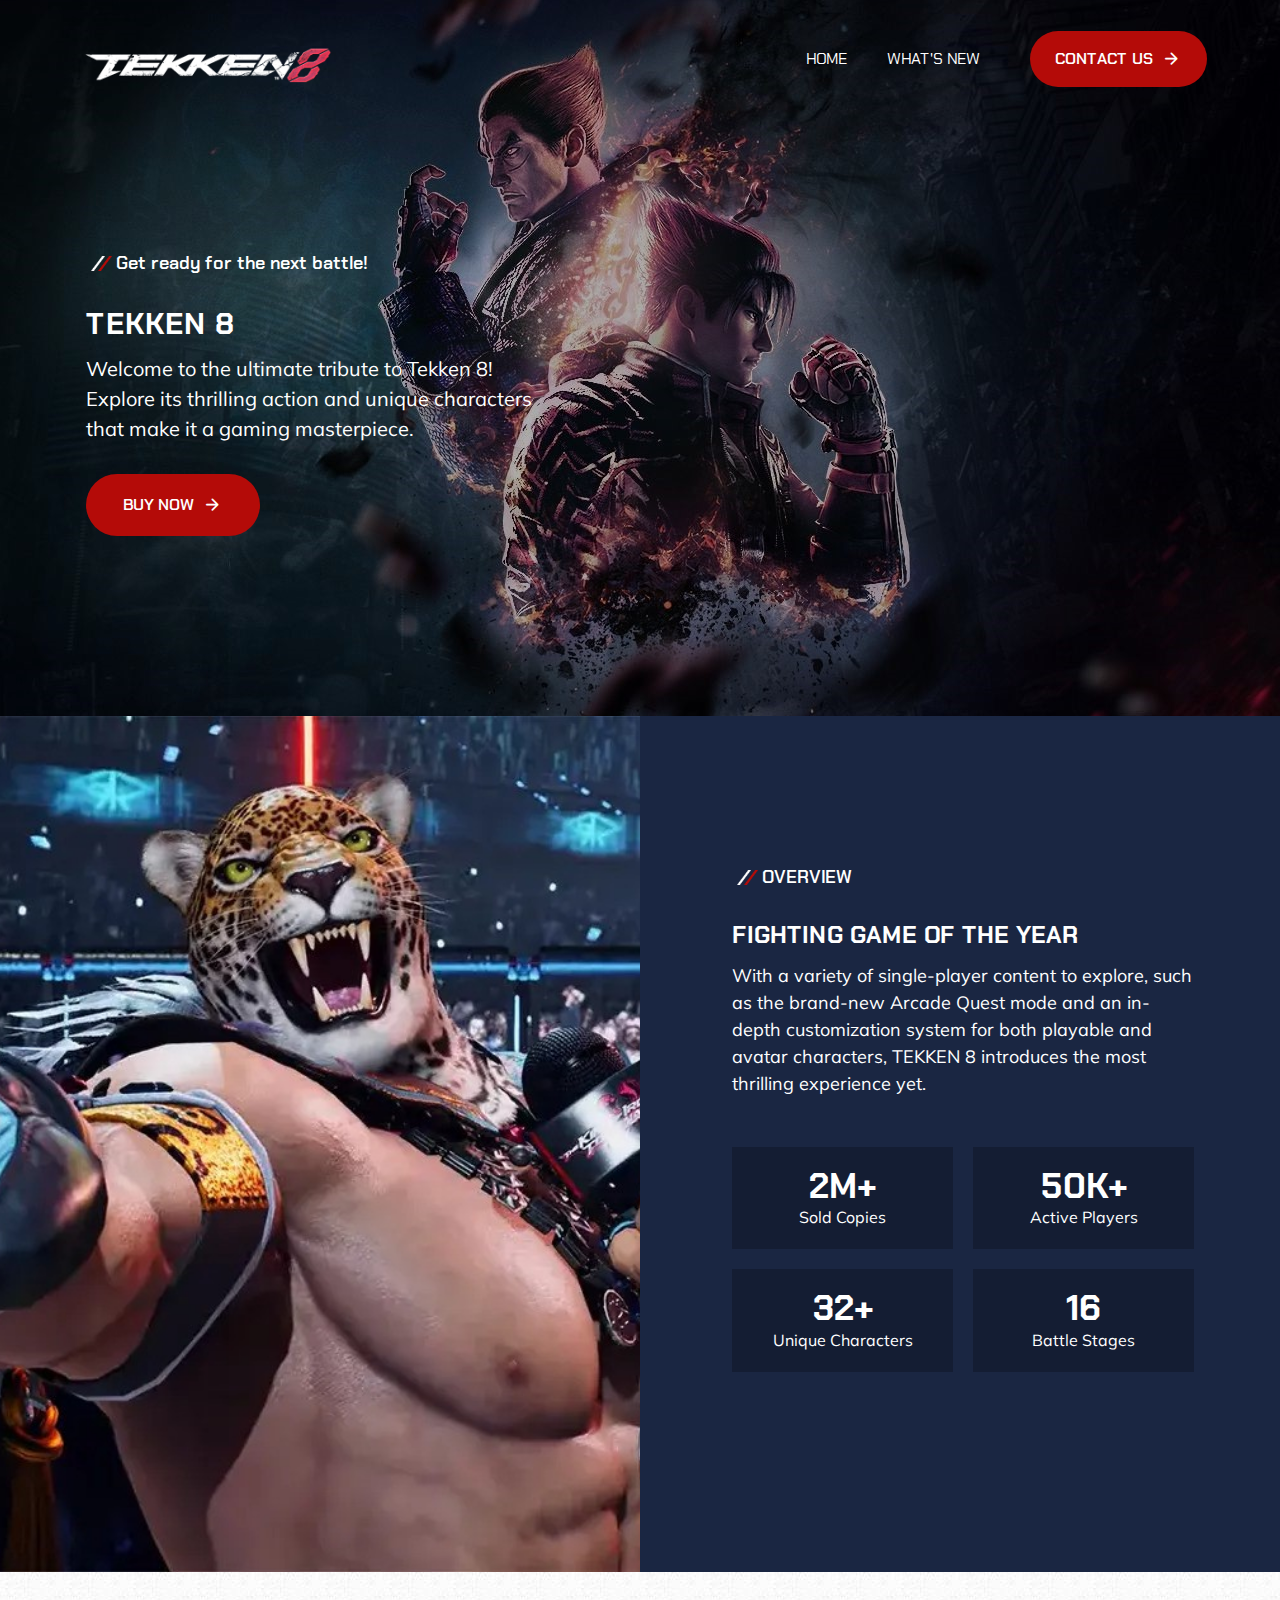
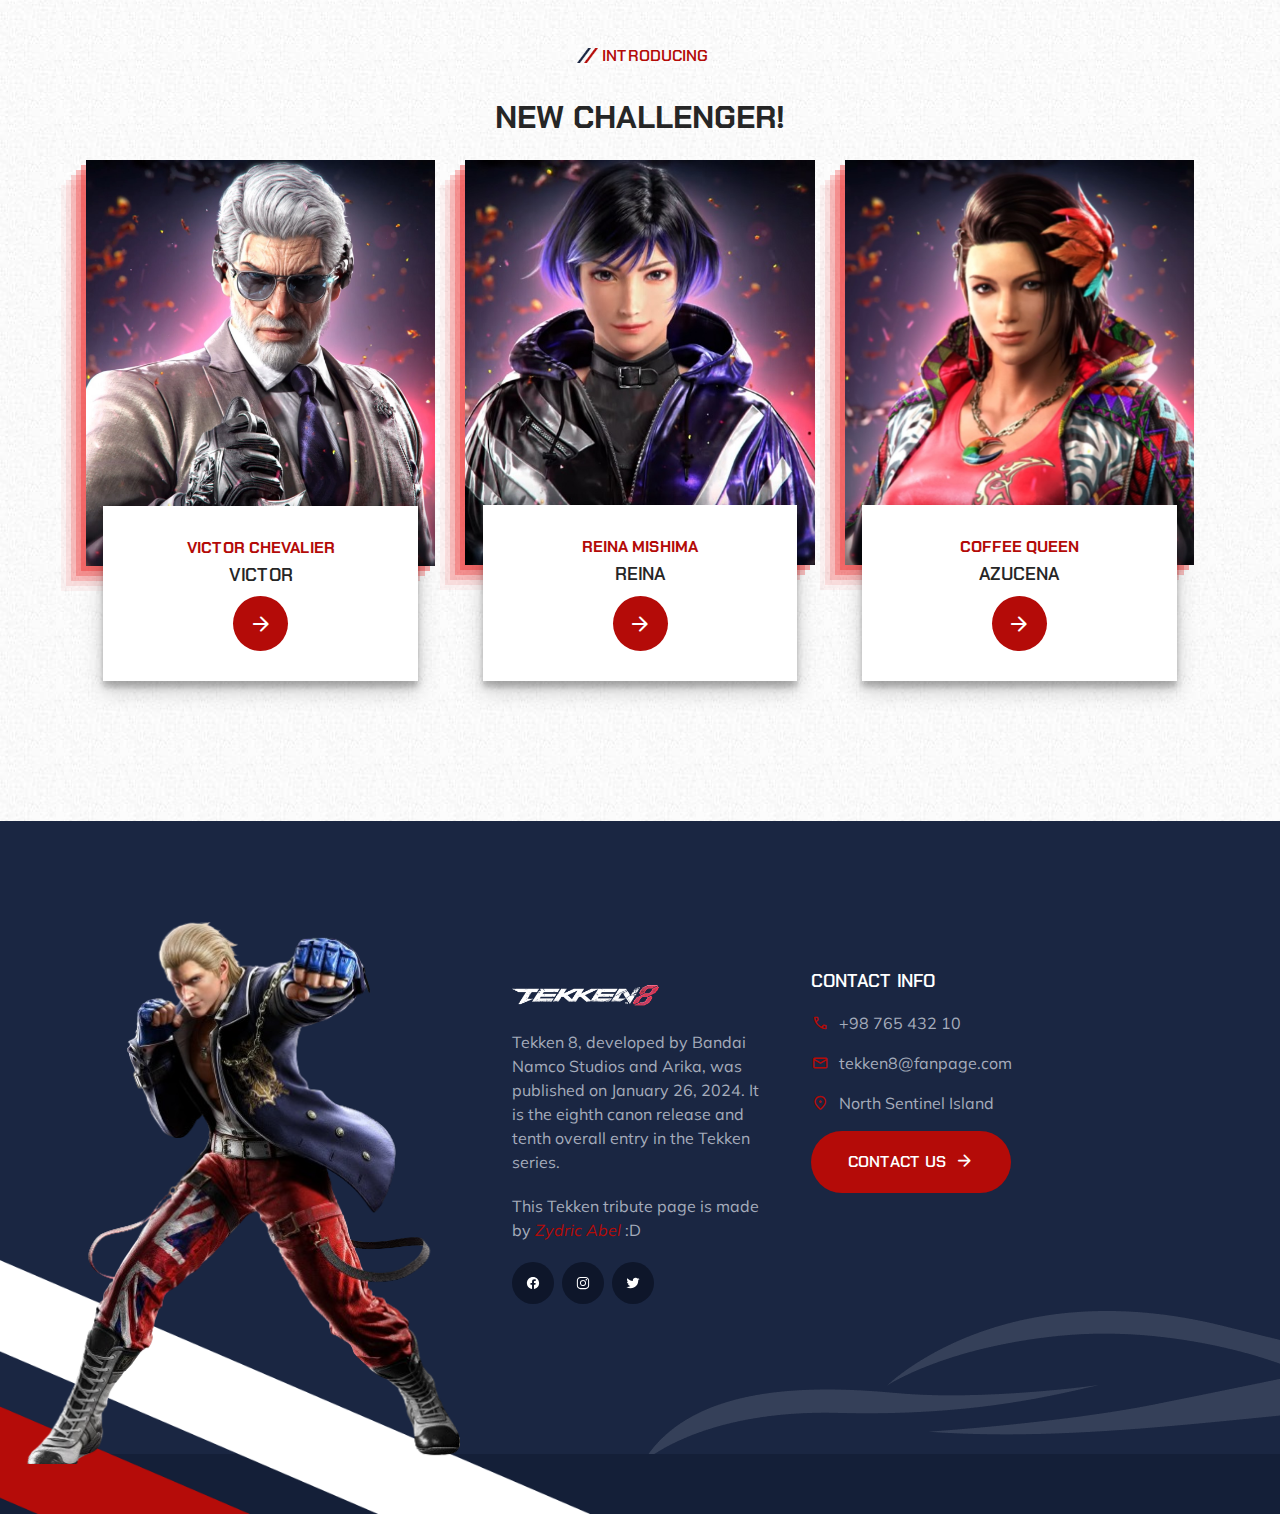
==== commit e6ae2e77: "reverted" ====
--- a/index.html
+++ b/index.html
@@ -193,7 +193,7 @@
             Tekken 8, developed by Bandai Namco Studios and Arika, was published on January 26, 2024. It is the eighth canon release and tenth overall entry in the Tekken series.
           </p>
 
-          <p class="footer-text">This Tekken tribute page is made by <span class="zydric"><em>Zydric Abel</em></span></p>
+          <p class="footer-text">This Tekken tribute page is made by <span class="zydric"><em>Zydric Abel</em></span> :D</p>
 
           <ul class="social-list">
             <li>
